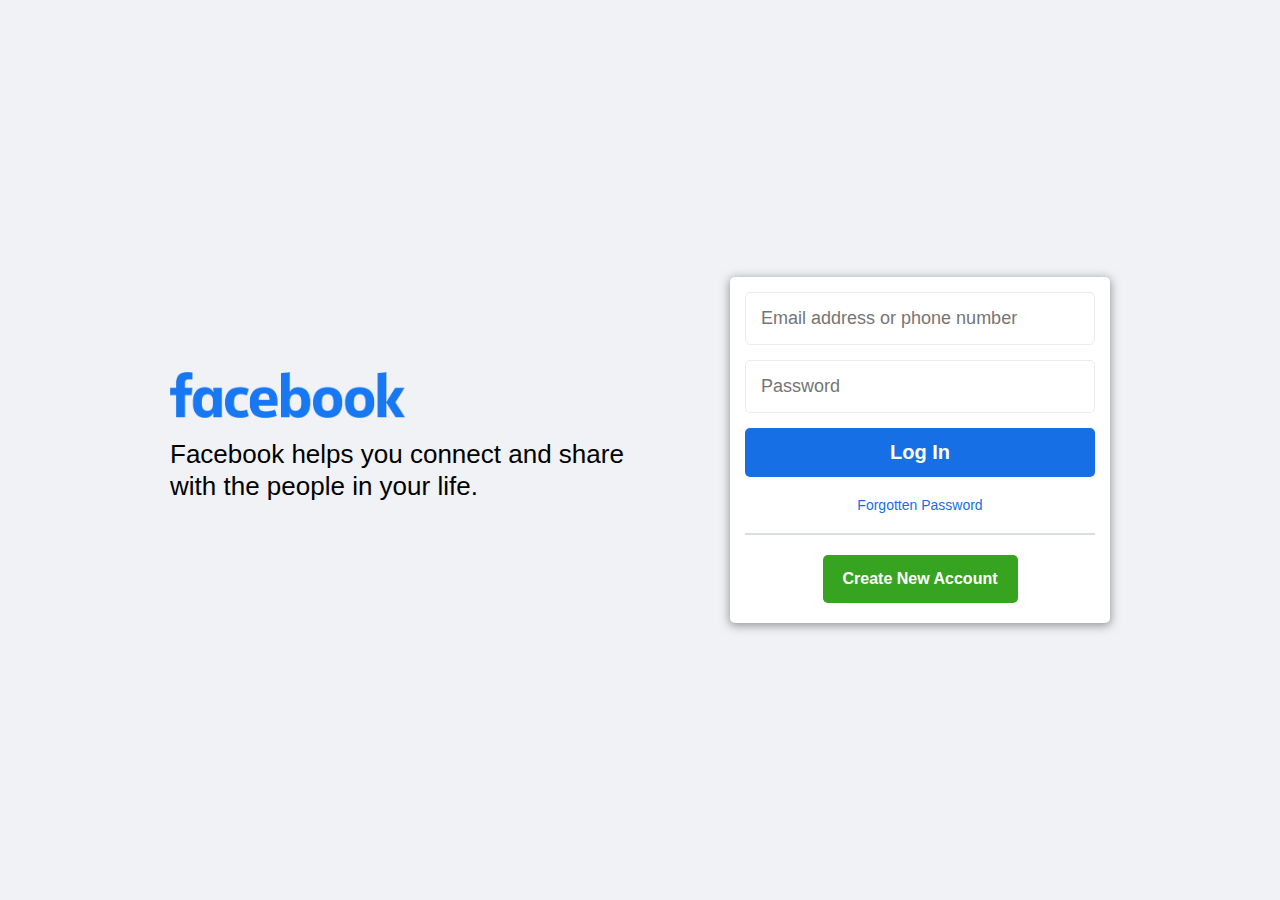
==== index.html @ 4ddc0d0f "Facebook login clone" ====
<!DOCTYPE html>
<html lang="en">
<head>
    <meta charset="UTF-8">
    <meta name="viewport" content="width=device-width, initial-scale=1.0">
    <link rel="stylesheet" href="style.css">
    <title>Facebook | Clone</title>
</head>
<body>
    <div class="box">
        <div class="title-box">
          <img src="logo.png" alt="Facebook">
          <p>Facebook helps you connect and share with the people in your life.</p>
        </div>
        <div class="form-box">
          <form action="#">
            <input type="text" placeholder="Email address or phone number">
            <input type="password" placeholder="Password">
            <button type="submit">Log In</button>
            <a href="#">Forgotten Password</a>
          </form>
          <hr>
          <div class="create-btn">
            <a href="register.html">Create New Account</a>
          </div>
        </div>
      </div>
</body>
</html>
---- style.css ----
body {
    padding: 0;
    margin: 0;
    background: #f0f2f5;
    font-family: Arial, sans-serif;
}
.box {
    display: flex;
    justify-content: center;
    align-items: center;
    width: 100%;
    height: 100vh;
}
.title-box {
    width: 500px;
}
.title-box img {
    width: 235px;
    margin-bottom: -10px;
}
.title-box p {
    color: #000;
    font-size: 26px;
    font-weight: normal;
    line-height: 32px;
}
.form-box {
    width: 350px;
    padding: 15px;
    text-align: center;
    border-radius: 5px;
    background: #fff;
    margin-left: 60px;
    box-shadow: 0px 2px 10px 1px rgba(71, 71, 71, 0.52);
}
.form-box input {
    width: 100%;
    margin-bottom: 15px;
    padding: 15px;
    font-size: 18px;
    box-sizing: border-box;
    border: 1px solid #eeebeb;
    border-radius: 5px;
    outline: none;
}
.form-box input:focus {
    box-shadow: 0px 0px 1px 1px rgb(22, 111, 229);
}
.form-box button {
    width: 100%;
    margin-bottom: 15px;
    color: #fff;
    font-size: 20px;
    font-weight: 600;
    border-radius: 5px;
    border: none;
    padding: 13px 0;
    cursor: pointer;
    background: #166fe5;
}
.form-box button:hover {
    background: #1877f2;
}
.form-box a {
    color: #166fe5;
    font-size: 14px;
    text-decoration: none;
    margin-top: 5px;
    margin-bottom: 20px;
    display: block;
}
.form-box a:hover {
    text-decoration: underline;
}
.form-box hr {
    border: 1px solid #dadde1;
    margin-bottom: 15px;
}
.form-box .create-btn a {
    color: #fff;
    font-size: 16px;
    text-decoration: none;
    padding: 15px 20px;
    border-radius: 5px;
    background: #36a420;
    font-weight: 600;
    display: inline-block;
    margin-bottom: 5px;
}
.form-box .create-btn a:hover {
    background: #42b72a;
}
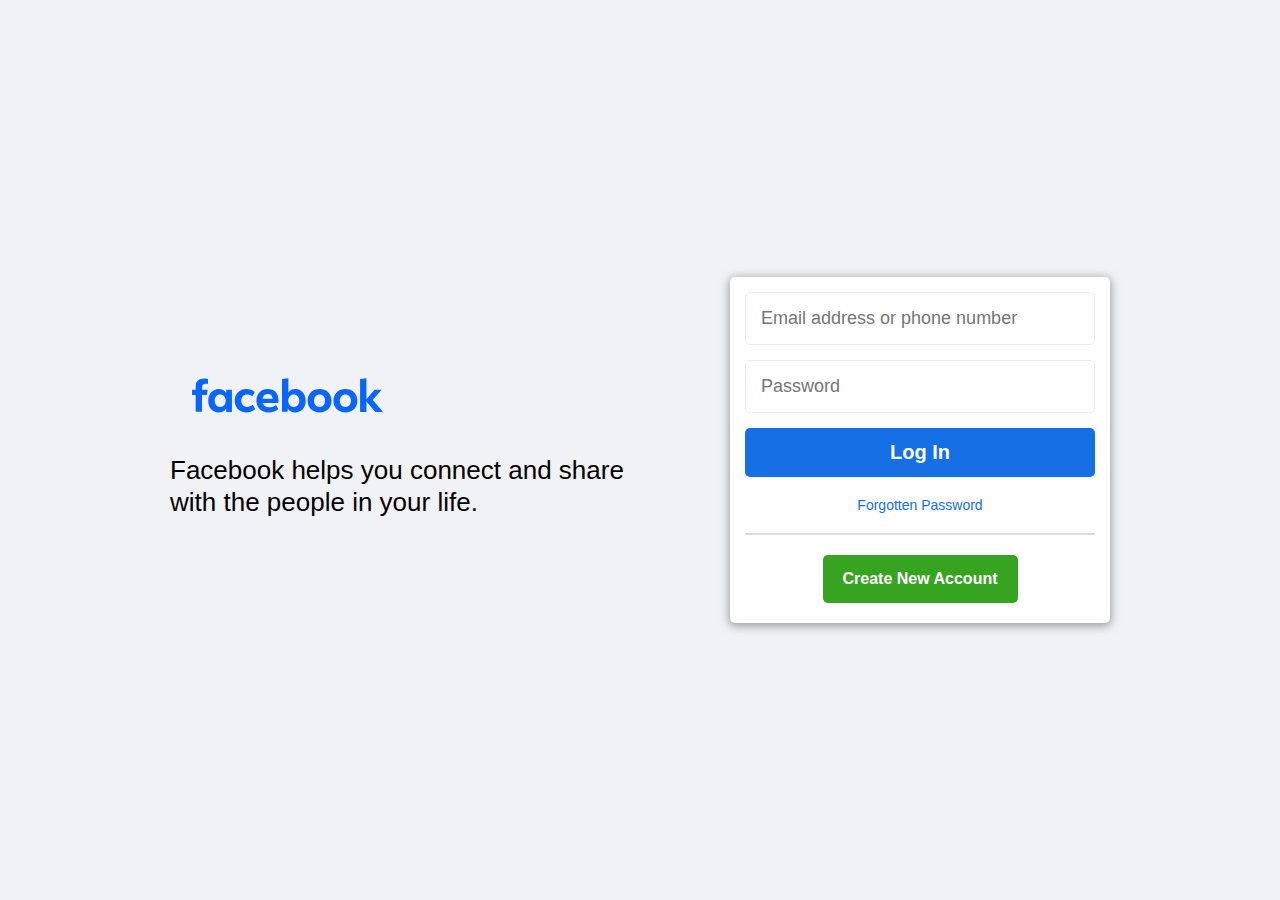
==== commit a7d89346: "changed logo" ====
--- a/index.html
+++ b/index.html
@@ -9,7 +9,7 @@
 <body>
     <div class="box">
         <div class="title-box">
-          <img src="logo.png" alt="Facebook">
+          <img src="logo.svg" alt="Facebook">
           <p>Facebook helps you connect and share with the people in your life.</p>
         </div>
         <div class="form-box">
